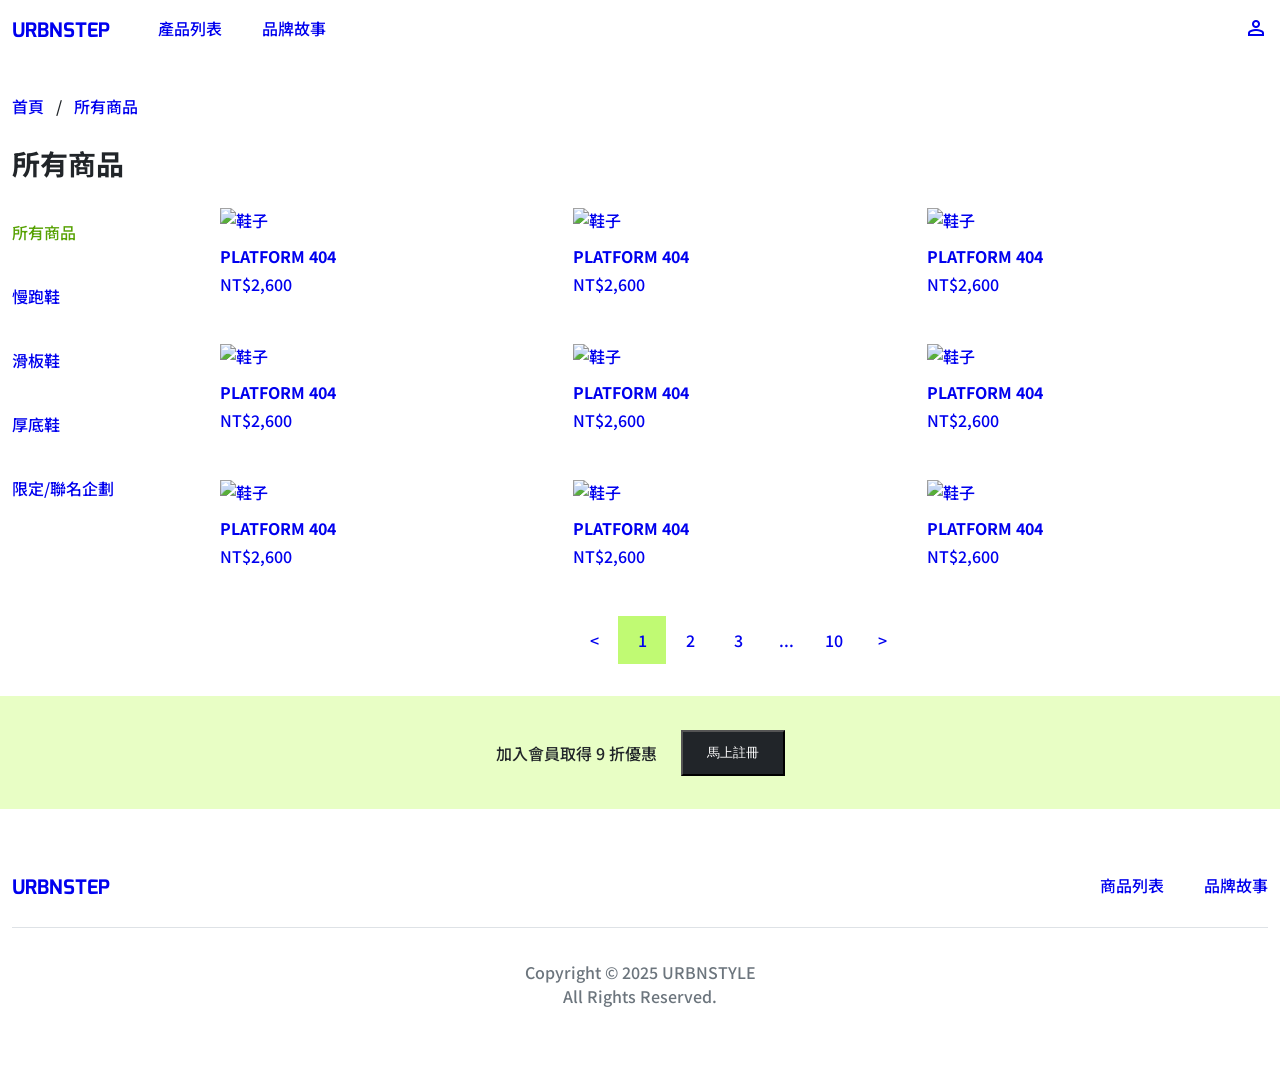
==== index.html @ 4a203b00 "finished" ====
<!doctype html>
<html lang="en">
  <head>
    <meta charset="UTF-8" />
    <meta name="viewport" content="width=device-width, initial-scale=1.0" />
    <title>Document</title>
    <link rel="preconnect" href="https://fonts.googleapis.com" />
    <link rel="preconnect" href="https://fonts.gstatic.com" crossorigin />
    <link
      href="https://fonts.googleapis.com/css2?family=Mina:wght@400;700&family=Noto+Sans+TC:wght@100..900&family=Noto+Sans:ital,wght@0,100..900;1,100..900&display=swap"
      rel="stylesheet"
    />
    <link
      rel="stylesheet"
      href="https://fonts.googleapis.com/css2?family=Material+Symbols+Outlined:opsz,wght,FILL,GRAD@20..48,100..700,0..1,-50..200&icon_names=person"
    />
    <link rel="stylesheet" href="/style.css" />
  </head>
  <body>
    <header class="header">
      <div class="container header-inner">
        <a href="#" class="logo">URBNSTEP</a>
        <nav class="nav">
          <ul class="nav-list">
            <li><a href="#">產品列表</a></li>
            <li><a href="#">品牌故事</a></li>
          </ul>
        </nav>
        <a href="#" class="member-link"
          ><span class="material-symbols-outlined">person</span></a
        >
      </div>
    </header>
    <main>
      <div class="container">
        <!-- 麵包屑 -->
        <nav class="breadcrumb">
          <ol class="breadcrumb-list">
            <li><a href="#">首頁</a></li>
            <li>/</li>
            <li><a href="#">所有商品</a></li>
          </ol>
        </nav>

        <h1>所有商品</h1>
        <!-- 商品區域 -->
        <div class="product-layout">
          <!-- 左側分類 -->
          <aside class="product-sidebar">
            <nav class="category-nav">
              <ul class="category-list">
                <li class="category-item active"><a href="#">所有商品</a></li>
                <li class="category-item"><a href="#">慢跑鞋</a></li>
                <li class="category-item"><a href="#">滑板鞋</a></li>
                <li class="category-item"><a href="#">厚底鞋</a></li>
                <li class="category-item"><a href="#">限定/聯名企劃</a></li>
              </ul>
            </nav>
          </aside>
          <!-- 右側商品內容 -->
          <section class="product-content">
            <ul class="product-list">
              <li class="card">
                <a href="#">
                  <img
                    class="card-img"
                    src="https://github.com/hexschool/2022-web-layout-training/blob/main/2025-week2/product.png?raw=true"
                    alt="鞋子"
                  />
                  <p class="product-name">PLATFORM 404</p>
                  <span>NT$2,600</span>
                </a>
              </li>
              <li class="card">
                <a href="#">
                  <img
                    class="card-img"
                    src="https://github.com/hexschool/2022-web-layout-training/blob/main/2025-week2/product-1.png?raw=true"
                    alt="鞋子"
                  />
                  <p class="product-name">PLATFORM 404</p>
                  <span>NT$2,600</span>
                </a>
              </li>
              <li class="card">
                <a href="#">
                  <img
                    class="card-img"
                    src="https://github.com/hexschool/2022-web-layout-training/blob/main/2025-week2/product-2.png?raw=true"
                    alt="鞋子"
                  />
                  <p class="product-name">PLATFORM 404</p>
                  <span>NT$2,600</span>
                </a>
              </li>
              <li class="card">
                <a href="#">
                  <img
                    class="card-img"
                    src="https://github.com/hexschool/2022-web-layout-training/blob/main/2025-week2/product-3.png?raw=true"
                    alt="鞋子"
                  />
                  <p class="product-name">PLATFORM 404</p>
                  <span>NT$2,600</span>
                </a>
              </li>
              <li class="card">
                <a href="#">
                  <img
                    class="card-img"
                    src="https://github.com/hexschool/2022-web-layout-training/blob/main/2025-week2/product-4.png?raw=true"
                    alt="鞋子"
                  />
                  <p class="product-name">PLATFORM 404</p>
                  <span>NT$2,600</span>
                </a>
              </li>
              <li class="card">
                <a href="#">
                  <img
                    class="card-img"
                    src="https://github.com/hexschool/2022-web-layout-training/blob/main/2025-week2/product-5.png?raw=true"
                    alt="鞋子"
                  />
                  <p class="product-name">PLATFORM 404</p>
                  <span>NT$2,600</span>
                </a>
              </li>
              <li class="card">
                <a href="#">
                  <img
                    class="card-img"
                    src="https://github.com/hexschool/2022-web-layout-training/blob/main/2025-week2/product-6.png?raw=true"
                    alt="鞋子"
                  />
                  <p class="product-name">PLATFORM 404</p>
                  <span>NT$2,600</span>
                </a>
              </li>
              <li class="card">
                <a href="#">
                  <img
                    class="card-img"
                    src="https://github.com/hexschool/2022-web-layout-training/blob/main/2025-week2/product-7.png?raw=true"
                    alt="鞋子"
                  />
                  <p class="product-name">PLATFORM 404</p>
                  <span>NT$2,600</span>
                </a>
              </li>
              <li class="card">
                <a href="#">
                  <img
                    class="card-img"
                    src="https://github.com/hexschool/2022-web-layout-training/blob/main/2025-week2/product-8.png?raw=true"
                    alt="鞋子"
                  />
                  <p class="product-name">PLATFORM 404</p>
                  <span>NT$2,600</span>
                </a>
              </li>
            </ul>
            <nav class="pagination">
              <ul class="pagination-list">
                <li><a href="#">&lt;</a></li>
                <li class="active"><a href="#">1</a></li>
                <li><a href="#">2</a></li>
                <li><a href="#">3</a></li>
                <li><a href="#">...</a></li>
                <li><a href="#">10</a></li>
                <li><a href="#">&gt;</a></li>
              </ul>
            </nav>
          </section>
        </div>
      </div>
    </main>
    <section class="member-promo">
      <div class="container promo-inner">
        <p>加入會員取得 9 折優惠</p>
        <button class="btn">馬上註冊</button>
      </div>
    </section>
    <footer class="footer">
      <div class="container">
        <div class="footer-top">
          <a href="#" class="logo">URBNSTEP</a>
          <ul class="nav-list">
            <li><a href="#">商品列表</a></li>
            <li><a href="#">品牌故事</a></li>
          </ul>
        </div>
        <div class="footer-bottom">
          <p>Copyright © 2025 URBNSTYLE</p>
          <p>All Rights Reserved.</p>
        </div>
      </div>
    </footer>
  </body>
</html>
---- style.css ----
/* http://meyerweb.com/eric/tools/css/reset/ 
   v2.0 | 20110126
   License: none (public domain)
*/

html,
body,
div,
span,
applet,
object,
iframe,
h1,
h2,
h3,
h4,
h5,
h6,
p,
blockquote,
pre,
a,
abbr,
acronym,
address,
big,
cite,
code,
del,
dfn,
em,
img,
ins,
kbd,
q,
s,
samp,
small,
strike,
strong,
sub,
sup,
tt,
var,
b,
u,
i,
center,
dl,
dt,
dd,
ol,
ul,
li,
fieldset,
form,
label,
legend,
table,
caption,
tbody,
tfoot,
thead,
tr,
th,
td,
article,
aside,
canvas,
details,
embed,
figure,
figcaption,
footer,
header,
hgroup,
menu,
nav,
output,
ruby,
section,
summary,
time,
mark,
audio,
video {
  margin: 0;
  padding: 0;
  border: 0;
  font-size: 100%;
  font: inherit;
  vertical-align: baseline;
}
/* HTML5 display-role reset for older browsers */
article,
aside,
details,
figcaption,
figure,
footer,
header,
hgroup,
menu,
nav,
section {
  display: block;
}
body {
  line-height: 1;
}
ol,
ul {
  list-style: none;
}
blockquote,
q {
  quotes: none;
}
blockquote:before,
blockquote:after,
q:before,
q:after {
  content: "";
  content: none;
}
table {
  border-collapse: collapse;
  border-spacing: 0;
}
/* css */

*,
*::before,
*::after {
  box-sizing: border-box;
}

body {
  color: #212529;
  font-family: "Noto Sans TC", sans-serif;
  font-weight: 500;
  line-height: 1.5;
}

.container {
  max-width: 1296px;
  margin: 0 auto;
  padding: 0 12px;
}
a {
  text-decoration: none;
}

img {
  max-width: 100%;
  display: block;
  height: auto;
}

/* header */
.header {
  padding: 16px 0;
}
.header-inner {
  display: flex;
}
.logo {
  font-size: 20px;
  font-family: "Mina", "Noto Sans TC", sans-serif;
  font-weight: 700;
}

.nav {
  margin-left: 48px;
}
.nav-list {
  display: flex;
  gap: 40px;
}

.member-link {
  margin-left: auto;
}

.logo:hover,
.member-link:hover,
.nav-list li a:hover {
  color: #57a203;
}

/* 麵包屑 */
.breadcrumb {
  margin-top: 32px;
}
.breadcrumb-list {
  display: flex;
  gap: 12px;
}

.breadcrumb-list li a:hover {
  color: #57a203;
}

/* 商品區域 */
.product-layout {
  display: flex;
  margin-bottom: 32px;
}

h1 {
  margin: 24px 0;
  font-weight: 700;
  font-size: 28px;
}

/* 左側導覽 */
.product-sidebar {
  width: 196px;
  flex-shrink: 0;
}
.category-nav {
  padding-right: 12px;
}

.category-item {
  padding: 12px 0;
  margin-bottom: 16px;
}

.category-item a:hover {
  color: #57a203;
}
.category-item.active a {
  color: #57a203;
}

/* 右側商品 */
.product-content {
  flex: 1;
  min-width: 0;
}

.product-list {
  display: flex;
  flex-wrap: wrap;
}

.card {
  width: 33.333%;
  padding: 0 12px;
  margin-bottom: 48px;
}
.card a:hover {
  color: #6c757d;
}
.card-img {
  margin-bottom: 12px;
}
.product-name {
  font-weight: 700;
  margin-bottom: 4px;
}

/* 分頁 */

.pagination-list {
  display: flex;
  justify-content: center;
}
.pagination-list li {
  width: 48px;
  height: 48px;
  display: flex;
  justify-content: center;
  align-items: center;
}
.pagination-list .active {
  background-color: #c0fa73;
}

/* 會員促銷 */
.member-promo {
  background-color: #e8fec5;
  padding: 33.5px 0;
}

.promo-inner {
  display: flex;
  justify-content: center;
  align-items: center;
  gap: 24px;
}
.btn {
  background-color: #212529;
  color: #fff;
  padding: 12px 24px;
}
/* 頁尾 */

.footer {
  margin: 64px 0;
}

.footer-top {
  display: flex;
  justify-content: space-between;
  margin-bottom: 24px;
}

.footer-bottom {
  text-align: center;
  border-top: 1px solid#DEE2E6;
  padding-top: 32px;
  color: #6c757d;
}

@media (max-width: 768px) {
  .card {
    width: 100%;
  }
}
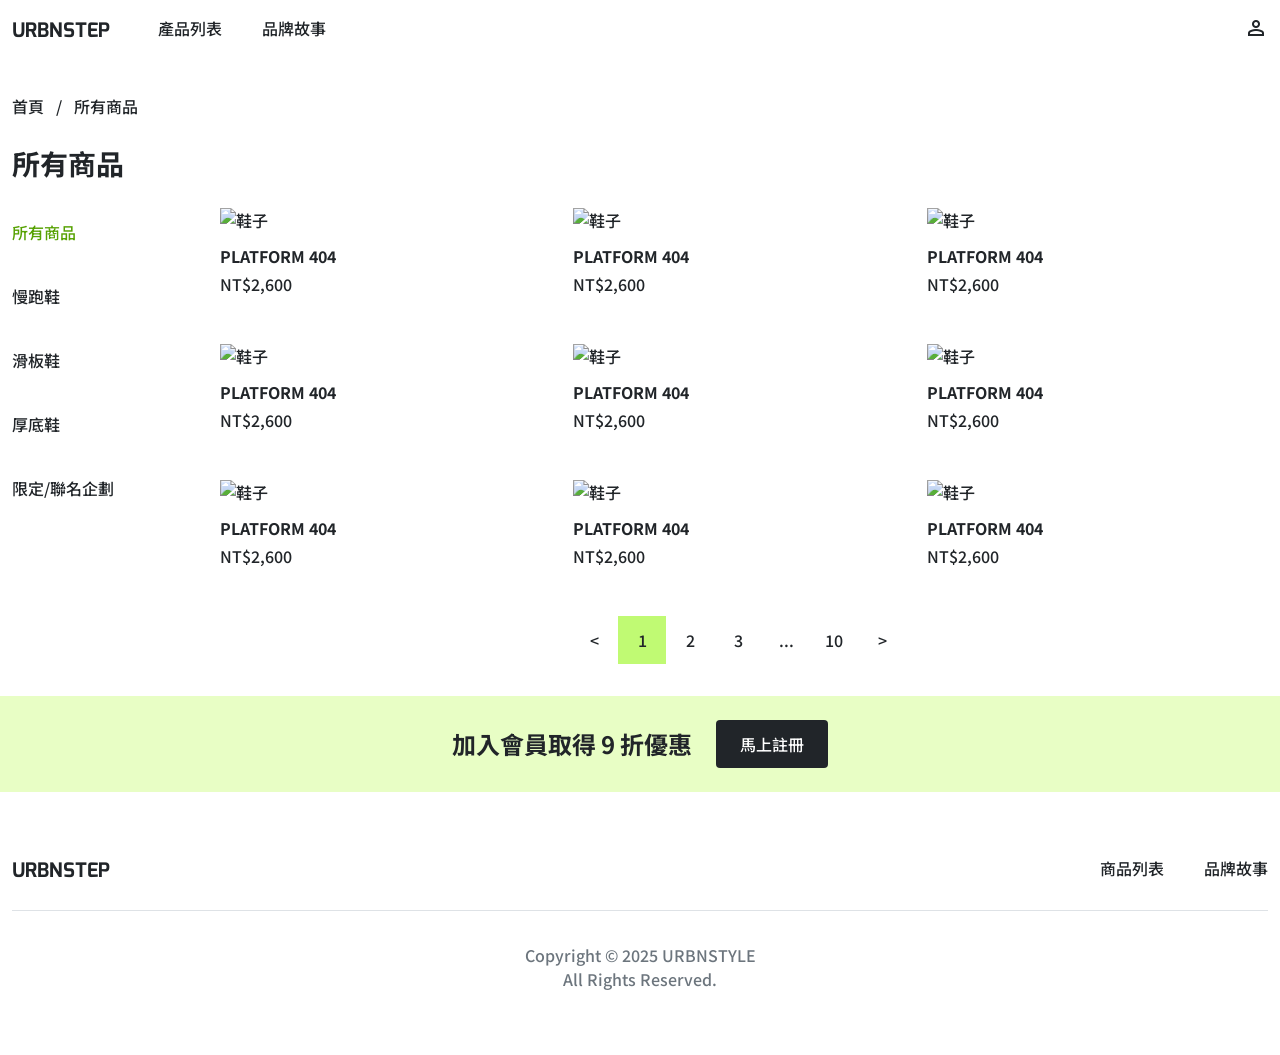
==== commit c63c12d7: "調整樣式" ====
--- a/index.html
+++ b/index.html
@@ -14,7 +14,7 @@
       rel="stylesheet"
       href="https://fonts.googleapis.com/css2?family=Material+Symbols+Outlined:opsz,wght,FILL,GRAD@20..48,100..700,0..1,-50..200&icon_names=person"
     />
-    <link rel="stylesheet" href="/style.css" />
+    <link rel="stylesheet" href="./style.css" />
   </head>
   <body>
     <header class="header">
@@ -178,7 +178,7 @@
     <section class="member-promo">
       <div class="container promo-inner">
         <p>加入會員取得 9 折優惠</p>
-        <button class="btn">馬上註冊</button>
+        <a href="#" class="btn">馬上註冊</a>
       </div>
     </section>
     <footer class="footer">
--- a/style.css
+++ b/style.css
@@ -149,6 +149,7 @@
 }
 a {
   text-decoration: none;
+  color: #212529;
 }
 
 img {
@@ -267,12 +268,15 @@
   display: flex;
   justify-content: center;
 }
-.pagination-list li {
+.pagination-list li a {
   width: 48px;
   height: 48px;
   display: flex;
   justify-content: center;
   align-items: center;
+}
+.pagination-list li a:hover {
+  background-color: #c0fa73;
 }
 .pagination-list .active {
   background-color: #c0fa73;
@@ -281,7 +285,8 @@
 /* 會員促銷 */
 .member-promo {
   background-color: #e8fec5;
-  padding: 33.5px 0;
+  height: 96px;
+  display: flex;
 }
 
 .promo-inner {
@@ -290,10 +295,16 @@
   align-items: center;
   gap: 24px;
 }
+.promo-inner p {
+  font-weight: 700;
+  font-size: 24px;
+}
+
 .btn {
   background-color: #212529;
   color: #fff;
   padding: 12px 24px;
+  border-radius: 4px;
 }
 /* 頁尾 */
 
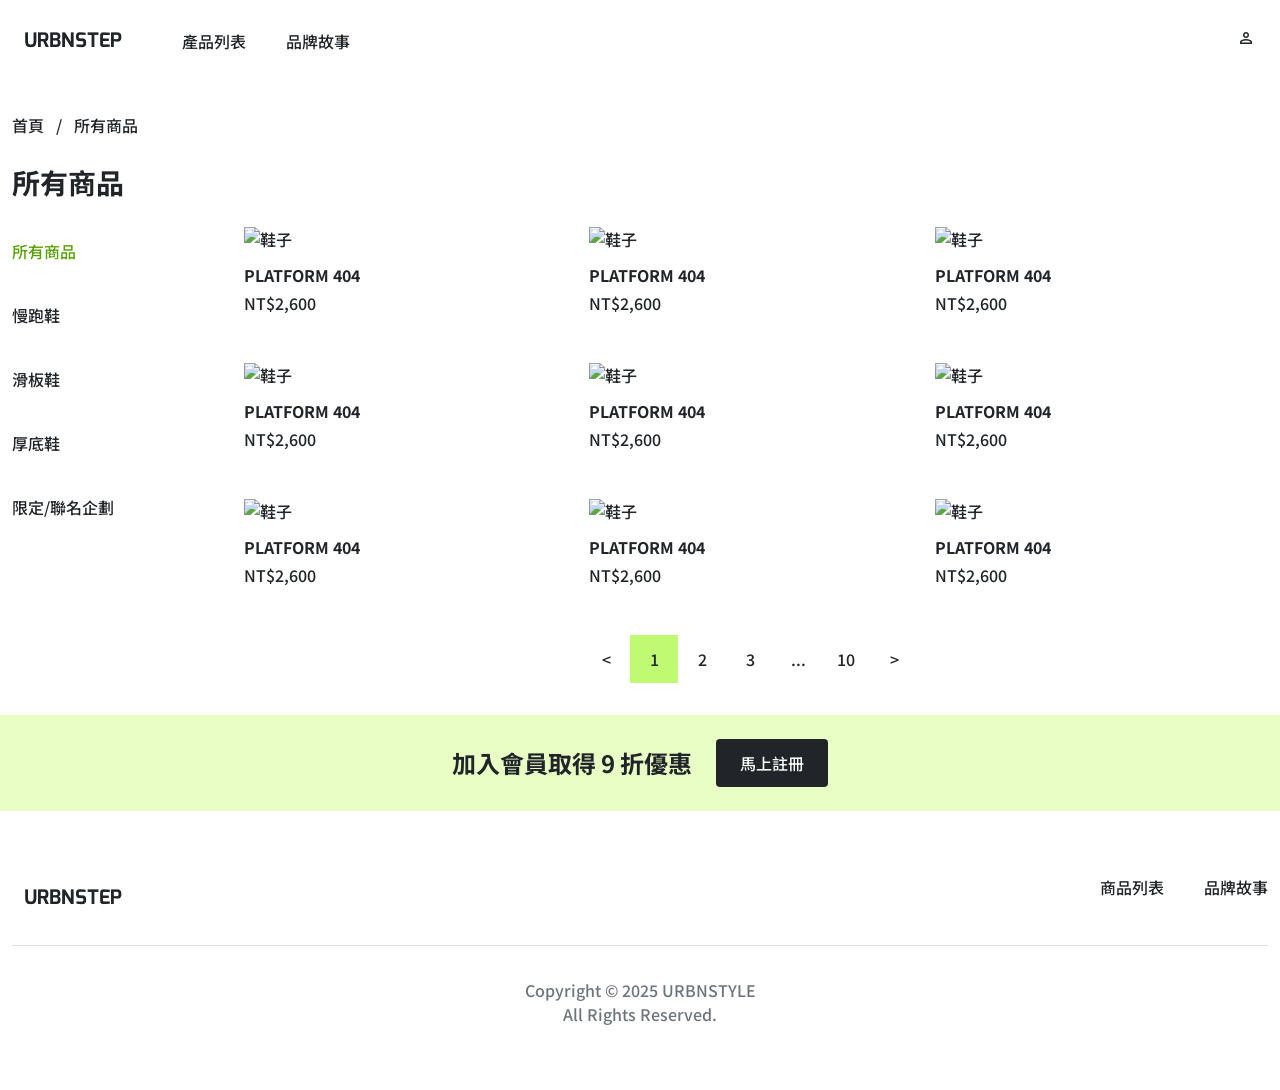
==== commit ea5a5797: "finished" ====
--- a/index.html
+++ b/index.html
@@ -19,7 +19,7 @@
   <body>
     <header class="header">
       <div class="container header-inner">
-        <a href="#" class="logo">URBNSTEP</a>
+        <h1><a href="#" class="logo">URBNSTEP</a></h1>
         <nav class="nav">
           <ul class="nav-list">
             <li><a href="#">產品列表</a></li>
@@ -42,7 +42,7 @@
           </ol>
         </nav>
 
-        <h1>所有商品</h1>
+        <h2 class="product-list-title">所有商品</h2>
         <!-- 商品區域 -->
         <div class="product-layout">
           <!-- 左側分類 -->
--- a/style.css
+++ b/style.css
@@ -127,7 +127,7 @@
   border-collapse: collapse;
   border-spacing: 0;
 }
-/* css */
+/* index  css */
 
 *,
 *::before,
@@ -164,11 +164,13 @@
 }
 .header-inner {
   display: flex;
+  align-items: center;
 }
 .logo {
   font-size: 20px;
   font-family: "Mina", "Noto Sans TC", sans-serif;
   font-weight: 700;
+  padding: 8px 12px;
 }
 
 .nav {
@@ -179,8 +181,13 @@
   gap: 40px;
 }
 
+.nav-list li a {
+  padding: 12px 0;
+}
+
 .member-link {
   margin-left: auto;
+  padding: 12px;
 }
 
 .logo:hover,
@@ -208,7 +215,7 @@
   margin-bottom: 32px;
 }
 
-h1 {
+.product-list-title {
   margin: 24px 0;
   font-weight: 700;
   font-size: 28px;
@@ -325,8 +332,213 @@
   color: #6c757d;
 }
 
+/* details */
+.product-detail {
+  margin: 64px 0;
+}
+.product-layout {
+  display: flex;
+  gap: 24px;
+}
+.product-gallery {
+  max-width: 746px;
+}
+.product {
+  display: flex;
+  flex-wrap: wrap;
+  gap: 8px;
+}
+.product-card {
+  width: 49%;
+}
+
+.product-breadcrumb {
+  display: flex;
+  gap: 12px;
+  margin-bottom: 12px;
+}
+
+.product-title {
+  font-size: 32px;
+  font-weight: 700;
+}
+.price {
+  margin: 16px 0px;
+}
+.current-price {
+  color: #57a203;
+  font-weight: 700;
+  font-size: 20px;
+  margin-right: 8px;
+}
+.original-price {
+  color: #adb5bd;
+  text-decoration: line-through;
+}
+.product-description p {
+  margin-bottom: 12px;
+}
+
+.product-options {
+  margin-top: 20px;
+  margin-bottom: 32px;
+}
+.product-color {
+  margin-bottom: 32px;
+}
+h3 {
+  margin-bottom: 8px;
+}
+
+/* 顏色 */
+
+.product-thumbnail {
+  max-width: 64px;
+}
+.color-list {
+  display: flex;
+  gap: 8px;
+}
+.color-item {
+  display: flex;
+  flex-direction: column;
+  align-items: center;
+}
+
+.color-item span {
+  color: #6c757d;
+}
+
+/* 尺寸 */
+.size-list {
+  display: flex;
+  flex-wrap: wrap;
+  gap: 8px;
+  margin: 8px 0;
+}
+.size-list li {
+  width: 32%;
+}
+.size-item {
+  width: 100%;
+  padding: 12px 0;
+  border-radius: 4px;
+  border: 1px solid #dee2e6;
+  background-color: #ffffff;
+  cursor: pointer;
+}
+
+.size-item.active {
+  border: 1px solid #212529;
+}
+
+.size-item:hover {
+  border: 1px solid #212529;
+}
+
+.size-item.is-disabled:hover {
+  border: 1px solid #dee2e6;
+  cursor: not-allowed;
+}
+
+.stock-message {
+  font-size: 14px;
+  color: #d74f4f;
+}
+
+/* 收藏 */
+
+.product-actions {
+  gap: 8px;
+  display: flex;
+  margin-top: 48px;
+  margin-bottom: 32px;
+}
+
+.favorite-button,
+.reserve-button {
+  flex: 1px;
+  padding: 12px 0px;
+  display: flex;
+  justify-content: center;
+  align-items: center;
+  border-radius: 4px;
+  gap: 8px;
+  cursor: pointer;
+}
+
+.favorite-button {
+  background-color: #ffffff;
+}
+.favorite-button:hover {
+  background-color: #212529;
+  color: #ffffff;
+}
+
+.reserve-button {
+  background-color: #212529;
+  color: #ffffff;
+}
+.material-symbols-outlined {
+  font-size: 20px;
+}
+
+/* 商品注意事項 */
+.product-note p {
+  color: #6c757d;
+}
+.product-material {
+  padding: 8px 0;
+}
+
+.product-material,
+.purchase-info,
+.care-instructions {
+  padding: 12px 0;
+  border-bottom: 1px solid #dee2e6;
+}
+
+/* 你可能也喜歡 */
+
+.recommend-products {
+  padding: 48px 0;
+}
+.recommend-products h2 {
+  font-size: 24px;
+  font-weight: 700;
+  padding: 9.5px 0px;
+}
+.recommend-list {
+  display: flex;
+  gap: 24px;
+}
+.recommend-item {
+  margin-top: 16px;
+}
+.recommend-item img {
+  margin-bottom: 12px;
+}
+.recommend-item h3 {
+  font-weight: 700;
+  margin-bottom: 4px;
+}
+
 @media (max-width: 768px) {
   .card {
     width: 100%;
   }
-}
+  .product-card {
+    width: 100%;
+  }
+  .product-breadcrumb {
+    flex-wrap: nowrap;
+    white-space: nowrap;
+  }
+}
+
+@media (max-width: 1200px) {
+  .product-breadcrumb {
+    flex-wrap: nowrap;
+    white-space: nowrap;
+  }
+}
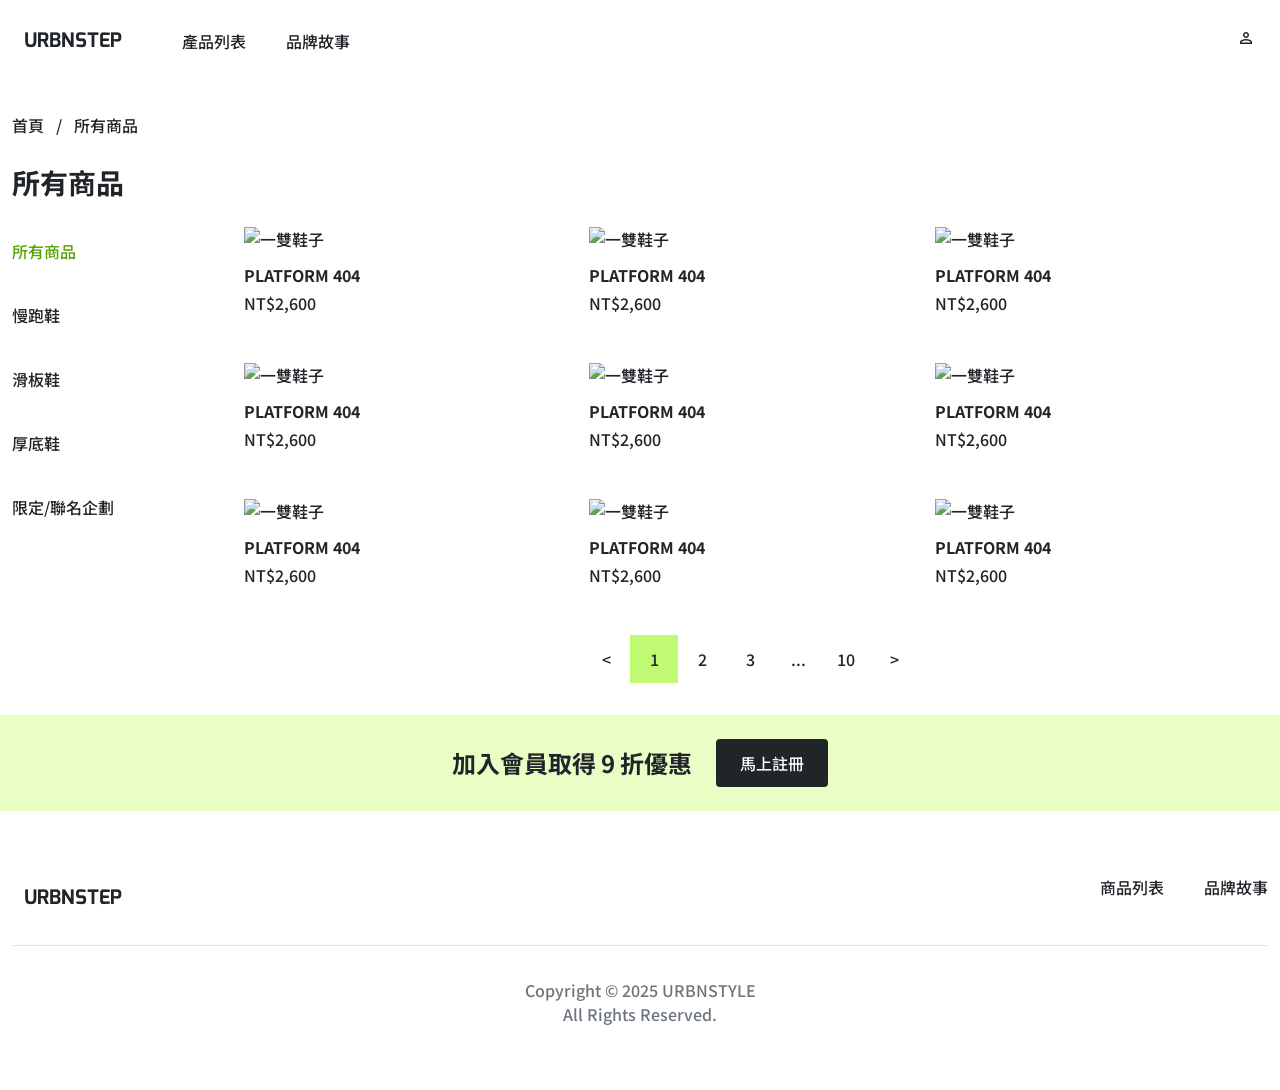
==== commit 24d25f57: "調整一些細節" ====
--- a/index.html
+++ b/index.html
@@ -65,7 +65,7 @@
                   <img
                     class="card-img"
                     src="https://github.com/hexschool/2022-web-layout-training/blob/main/2025-week2/product.png?raw=true"
-                    alt="鞋子"
+                    alt="一雙鞋子"
                   />
                   <p class="product-name">PLATFORM 404</p>
                   <span>NT$2,600</span>
@@ -76,7 +76,7 @@
                   <img
                     class="card-img"
                     src="https://github.com/hexschool/2022-web-layout-training/blob/main/2025-week2/product-1.png?raw=true"
-                    alt="鞋子"
+                    alt="一雙鞋子"
                   />
                   <p class="product-name">PLATFORM 404</p>
                   <span>NT$2,600</span>
@@ -87,7 +87,7 @@
                   <img
                     class="card-img"
                     src="https://github.com/hexschool/2022-web-layout-training/blob/main/2025-week2/product-2.png?raw=true"
-                    alt="鞋子"
+                    alt="一雙鞋子"
                   />
                   <p class="product-name">PLATFORM 404</p>
                   <span>NT$2,600</span>
@@ -98,7 +98,7 @@
                   <img
                     class="card-img"
                     src="https://github.com/hexschool/2022-web-layout-training/blob/main/2025-week2/product-3.png?raw=true"
-                    alt="鞋子"
+                    alt="一雙鞋子"
                   />
                   <p class="product-name">PLATFORM 404</p>
                   <span>NT$2,600</span>
@@ -109,7 +109,7 @@
                   <img
                     class="card-img"
                     src="https://github.com/hexschool/2022-web-layout-training/blob/main/2025-week2/product-4.png?raw=true"
-                    alt="鞋子"
+                    alt="一雙鞋子"
                   />
                   <p class="product-name">PLATFORM 404</p>
                   <span>NT$2,600</span>
@@ -120,7 +120,7 @@
                   <img
                     class="card-img"
                     src="https://github.com/hexschool/2022-web-layout-training/blob/main/2025-week2/product-5.png?raw=true"
-                    alt="鞋子"
+                    alt="一雙鞋子"
                   />
                   <p class="product-name">PLATFORM 404</p>
                   <span>NT$2,600</span>
@@ -131,7 +131,7 @@
                   <img
                     class="card-img"
                     src="https://github.com/hexschool/2022-web-layout-training/blob/main/2025-week2/product-6.png?raw=true"
-                    alt="鞋子"
+                    alt="一雙鞋子"
                   />
                   <p class="product-name">PLATFORM 404</p>
                   <span>NT$2,600</span>
@@ -142,7 +142,7 @@
                   <img
                     class="card-img"
                     src="https://github.com/hexschool/2022-web-layout-training/blob/main/2025-week2/product-7.png?raw=true"
-                    alt="鞋子"
+                    alt="一雙鞋子"
                   />
                   <p class="product-name">PLATFORM 404</p>
                   <span>NT$2,600</span>
@@ -153,7 +153,7 @@
                   <img
                     class="card-img"
                     src="https://github.com/hexschool/2022-web-layout-training/blob/main/2025-week2/product-8.png?raw=true"
-                    alt="鞋子"
+                    alt="一雙鞋子"
                   />
                   <p class="product-name">PLATFORM 404</p>
                   <span>NT$2,600</span>
@@ -175,6 +175,7 @@
         </div>
       </div>
     </main>
+    <!-- 加入會員取得9折 -->
     <section class="member-promo">
       <div class="container promo-inner">
         <p>加入會員取得 9 折優惠</p>
--- a/style.css
+++ b/style.css
@@ -158,6 +158,8 @@
   height: auto;
 }
 
+/* 共同區塊 */
+
 /* header */
 .header {
   padding: 16px 0;
@@ -194,99 +196,6 @@
 .member-link:hover,
 .nav-list li a:hover {
   color: #57a203;
-}
-
-/* 麵包屑 */
-.breadcrumb {
-  margin-top: 32px;
-}
-.breadcrumb-list {
-  display: flex;
-  gap: 12px;
-}
-
-.breadcrumb-list li a:hover {
-  color: #57a203;
-}
-
-/* 商品區域 */
-.product-layout {
-  display: flex;
-  margin-bottom: 32px;
-}
-
-.product-list-title {
-  margin: 24px 0;
-  font-weight: 700;
-  font-size: 28px;
-}
-
-/* 左側導覽 */
-.product-sidebar {
-  width: 196px;
-  flex-shrink: 0;
-}
-.category-nav {
-  padding-right: 12px;
-}
-
-.category-item {
-  padding: 12px 0;
-  margin-bottom: 16px;
-}
-
-.category-item a:hover {
-  color: #57a203;
-}
-.category-item.active a {
-  color: #57a203;
-}
-
-/* 右側商品 */
-.product-content {
-  flex: 1;
-  min-width: 0;
-}
-
-.product-list {
-  display: flex;
-  flex-wrap: wrap;
-}
-
-.card {
-  width: 33.333%;
-  padding: 0 12px;
-  margin-bottom: 48px;
-}
-.card a:hover {
-  color: #6c757d;
-}
-.card-img {
-  margin-bottom: 12px;
-}
-.product-name {
-  font-weight: 700;
-  margin-bottom: 4px;
-}
-
-/* 分頁 */
-
-.pagination-list {
-  display: flex;
-  justify-content: center;
-}
-.pagination-list li a {
-  width: 48px;
-  height: 48px;
-  display: flex;
-  justify-content: center;
-  align-items: center;
-}
-.pagination-list li a:hover {
-  background-color: #c0fa73;
-}
-.pagination-list .active {
-  background-color: #c0fa73;
 }
 
 /* 會員促銷 */
@@ -313,6 +222,10 @@
   padding: 12px 24px;
   border-radius: 4px;
 }
+.btn:hover {
+  background-color: #57a203;
+}
+
 /* 頁尾 */
 
 .footer {
@@ -332,10 +245,105 @@
   color: #6c757d;
 }
 
-/* details */
+/* index.html */
+/* 麵包屑 */
+.breadcrumb {
+  margin-top: 32px;
+}
+.breadcrumb-list {
+  display: flex;
+  gap: 12px;
+}
+
+.breadcrumb-list li a:hover {
+  color: #57a203;
+}
+
+/* 商品區域 */
+.product-layout {
+  display: flex;
+  margin-bottom: 32px;
+}
+
+.product-list-title {
+  margin: 24px 0;
+  font-weight: 700;
+  font-size: 28px;
+}
+
+/* 左側導覽 */
+.product-sidebar {
+  width: 196px;
+  flex-shrink: 0;
+}
+.category-nav {
+  padding-right: 12px;
+}
+
+.category-item {
+  padding: 12px 0;
+  margin-bottom: 16px;
+}
+
+.category-item a:hover {
+  color: #57a203;
+}
+.category-item.active a {
+  color: #57a203;
+}
+
+/* 右側商品 */
+.product-content {
+  flex: 1;
+  min-width: 0;
+}
+
+.product-list {
+  display: flex;
+  flex-wrap: wrap;
+}
+
+.card {
+  width: 33.333%;
+  padding: 0 12px;
+  margin-bottom: 48px;
+}
+.card a:hover {
+  opacity: 0.7;
+}
+.card-img {
+  margin-bottom: 12px;
+}
+.product-name {
+  font-weight: 700;
+  margin-bottom: 4px;
+}
+
+/* 分頁 */
+
+.pagination-list {
+  display: flex;
+  justify-content: center;
+}
+.pagination-list li a {
+  width: 48px;
+  height: 48px;
+  display: flex;
+  justify-content: center;
+  align-items: center;
+}
+.pagination-list li a:hover {
+  background-color: #c0fa73;
+}
+.pagination-list .active {
+  background-color: #c0fa73;
+}
+
+/* details-html */
 .product-detail {
   margin: 64px 0;
 }
+/* 主要區域-左側鞋子商品 */
 .product-layout {
   display: flex;
   gap: 24px;
@@ -352,10 +360,16 @@
   width: 49%;
 }
 
+/* 主要區域-右側 */
+
 .product-breadcrumb {
   display: flex;
   gap: 12px;
   margin-bottom: 12px;
+}
+
+.product-breadcrumb li a:hover {
+  color: #57a203;
 }
 
 .product-title {
@@ -390,7 +404,7 @@
   margin-bottom: 8px;
 }
 
-/* 顏色 */
+/* 鞋子顏色 */
 
 .product-thumbnail {
   max-width: 64px;
@@ -405,11 +419,11 @@
   align-items: center;
 }
 
-.color-item span {
-  color: #6c757d;
-}
-
-/* 尺寸 */
+.color-item a:hover {
+  opacity: 0.7;
+}
+
+/* 鞋子尺寸 */
 .size-list {
   display: flex;
   flex-wrap: wrap;
@@ -514,6 +528,10 @@
 }
 .recommend-item {
   margin-top: 16px;
+}
+
+.recommend-item a:hover {
+  opacity: 0.7;
 }
 .recommend-item img {
   margin-bottom: 12px;
